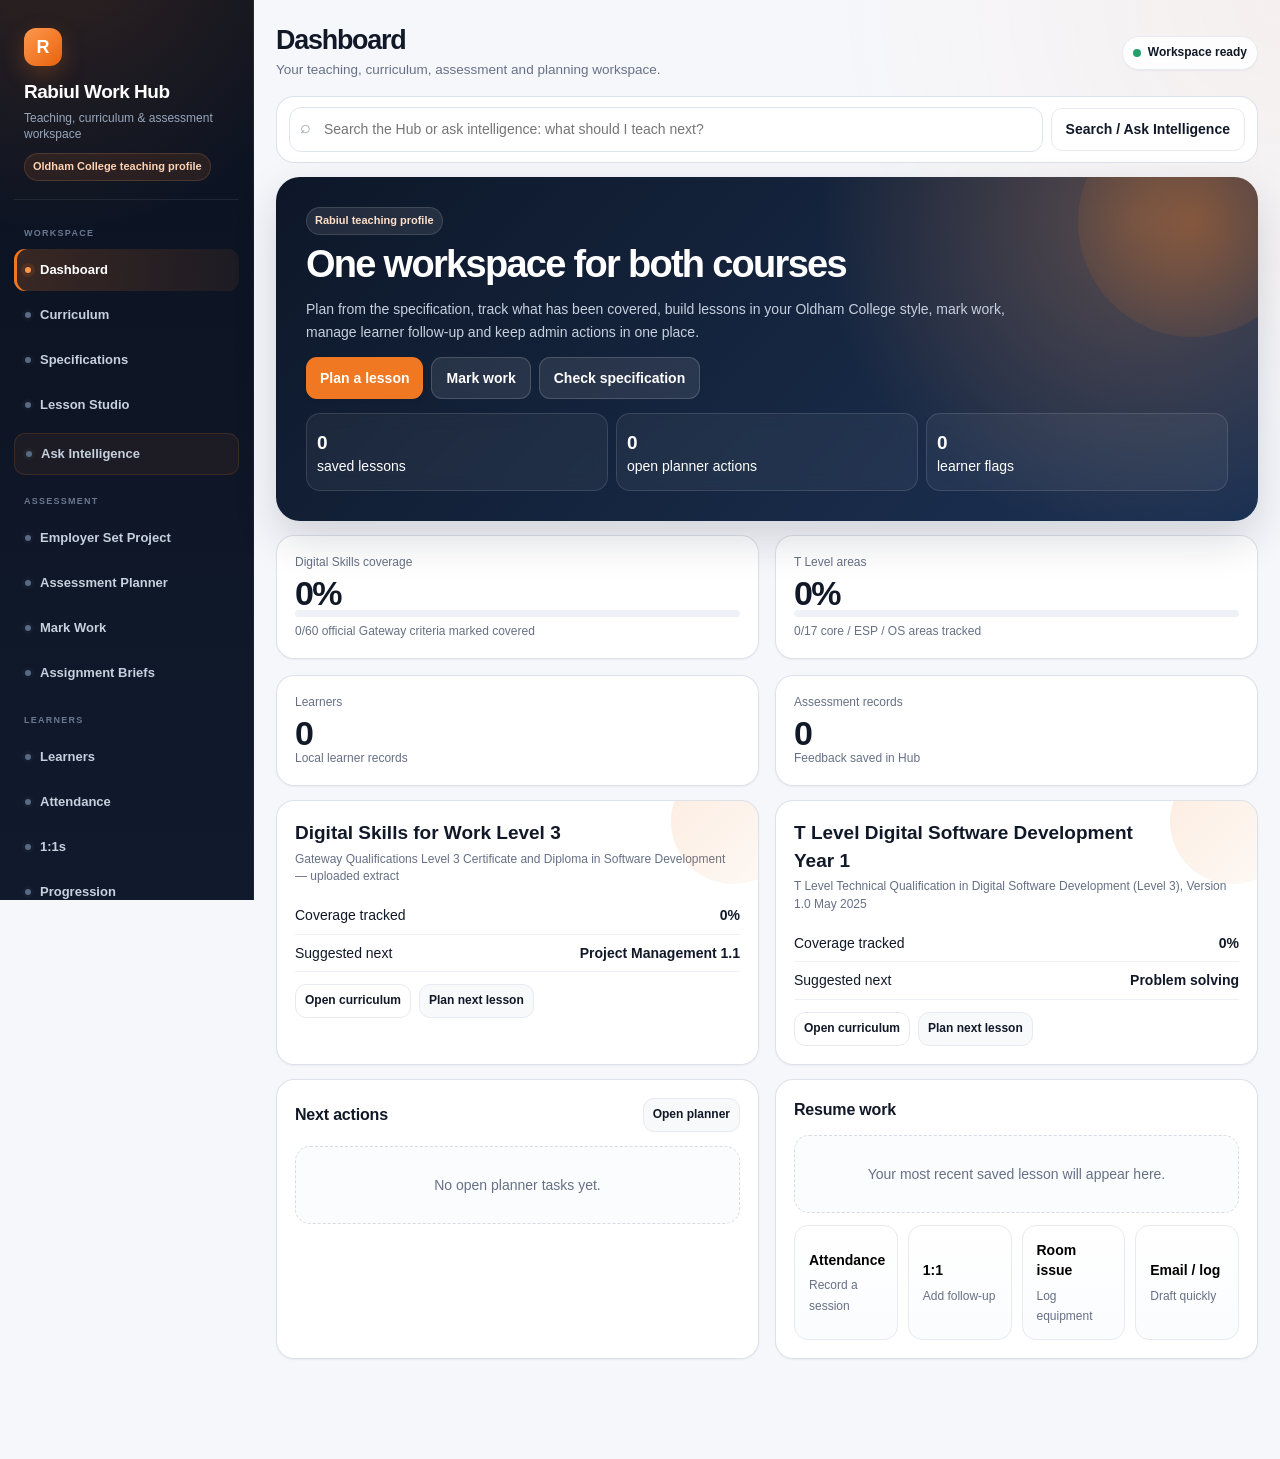
==== rabiul-work-hub-next/index.html @ 83f8fc5f "Create canonical Work Hub Next: index.html" ====
<!doctype html>
<html lang="en">
<head>
  <meta charset="utf-8">
  <meta name="viewport" content="width=device-width,initial-scale=1,viewport-fit=cover">
  <meta name="theme-color" content="#0b1220">
  <meta name="color-scheme" content="light">
  <meta name="mobile-web-app-capable" content="yes">
  <meta name="apple-mobile-web-app-capable" content="yes">
  <meta name="apple-mobile-web-app-status-bar-style" content="black-translucent">
  <meta name="description" content="Rabiul Work Hub — teaching, curriculum, assessment and planning workspace">
  <title>Rabiul Work Hub</title>
  <link rel="stylesheet" href="/styles.css?v=4.0.0">
</head>
<body>
  <div class="shell">
    <aside class="sidebar" id="sidebar">
      <div class="brand">
        <strong>Rabiul Work Hub</strong>
        <span>Teaching, curriculum & assessment workspace</span>
        <div class="brand-badge">Oldham College teaching profile</div>
  <button class="sidebar-close" aria-label="Close navigation" onclick="RWH.toggleDrawer()">Close</button>
      </div>
      <nav class="nav" id="nav"></nav>
    </aside>
    <main class="content" id="app">
      <div class="card">Loading Work Hub…</div>
    </main>
  </div>

  <nav class="mobilebar" id="mobilebar"></nav>
  <div class="toast" id="toast"></div>
  <div class="modal-backdrop" id="modal">
    <div class="modal" id="modalContent"></div>
  </div>

  <script src="/data.js?v=4.0.0"></script>
  <script src="/app.js?v=4.0.0"></script>
</body>
</html>
---- styles.css ----
:root{
  --bg:#f4f6f9;--surface:#fff;--surface-2:#f9fafb;--ink:#172033;--muted:#667085;
  --line:#e5e7eb;--nav:#0f172a;--nav-2:#172033;--orange:#eb7a23;--orange-2:#fff3e8;
  --green:#157f52;--green-2:#eaf8f1;--red:#b42318;--red-2:#fff1f0;--blue:#2457c5;
  --shadow:0 10px 28px rgba(15,23,42,.07);--radius:16px;--radius-sm:10px
}
*{box-sizing:border-box}
html{scroll-behavior:smooth}
body{margin:0;background:var(--bg);color:var(--ink);font-family:Calibri,Arial,sans-serif}
button,input,select,textarea{font:inherit}
button{cursor:pointer}
a{color:inherit}
.shell{min-height:100vh;display:grid;grid-template-columns:270px minmax(0,1fr)}
.sidebar{height:100vh;position:sticky;top:0;background:linear-gradient(180deg,#0d1527,#111b30);color:#fff;padding:18px 14px;overflow-y:auto}
.brand{padding:8px 10px 18px;border-bottom:1px solid rgba(255,255,255,.09);margin-bottom:12px}
.brand strong{display:block;font-size:21px;letter-spacing:-.02em}
.brand span{display:block;color:#aeb8c8;font-size:12px;margin-top:4px}
.brand-badge{display:inline-flex;align-items:center;gap:7px;margin-top:10px;padding:5px 8px;border-radius:999px;background:rgba(235,122,35,.13);color:#ffd7b8;font-size:11px;font-weight:700}
.nav{display:grid;gap:4px}
.nav-section{margin:13px 9px 5px;color:#718096;font-size:10px;text-transform:uppercase;letter-spacing:.12em;font-weight:800}
.nav button{width:100%;border:0;background:transparent;color:#c8d0dc;border-radius:9px;padding:10px 11px;text-align:left;display:flex;align-items:center;gap:9px}
.nav button:hover,.nav button.active{background:#22304a;color:#fff}
.nav .dot{width:7px;height:7px;border-radius:50%;background:#52617a;flex:none}
.nav button.active .dot{background:var(--orange)}
.content{min-width:0;padding:22px 24px 92px}
.page{display:none}
.page.active{display:block}
.page-head{display:flex;justify-content:space-between;gap:18px;align-items:flex-start;margin-bottom:18px}
.page-head h1{margin:0;font-size:30px;letter-spacing:-.03em}
.page-head p{margin:5px 0 0;color:var(--muted)}
.status{display:inline-flex;align-items:center;gap:7px;background:#fff;border:1px solid var(--line);padding:7px 10px;border-radius:999px;font-size:12px;font-weight:700;white-space:nowrap}
.status:before{content:"";width:8px;height:8px;border-radius:50%;background:#22a06b}
.grid{display:grid;gap:14px}
.g2{grid-template-columns:repeat(2,minmax(0,1fr))}
.g3{grid-template-columns:repeat(3,minmax(0,1fr))}
.g4{grid-template-columns:repeat(4,minmax(0,1fr))}
.card{background:var(--surface);border:1px solid var(--line);border-radius:var(--radius);box-shadow:var(--shadow);padding:16px}
.card h2,.card h3,.card h4{margin:0}
.card h3{font-size:17px}
.card-title{display:flex;justify-content:space-between;gap:12px;align-items:center;margin-bottom:12px}
.kpi{font-size:31px;font-weight:800;letter-spacing:-.04em;margin-top:4px}
.small{font-size:12px}.muted{color:var(--muted)}
.label{display:block;margin:0 0 6px;font-size:12px;font-weight:700}
input,select,textarea{width:100%;padding:10px 11px;border:1px solid var(--line);border-radius:10px;background:#fff;color:var(--ink);outline:none}
input:focus,select:focus,textarea:focus{border-color:#f0ad79;box-shadow:0 0 0 3px rgba(235,122,35,.12)}
textarea{min-height:92px;resize:vertical}
.form-grid{display:grid;grid-template-columns:repeat(2,minmax(0,1fr));gap:12px}
.full{grid-column:1/-1}
.toolbar{display:flex;gap:8px;flex-wrap:wrap;align-items:center;margin-top:12px}
.btn{border:0;border-radius:10px;padding:10px 13px;background:var(--orange);color:#fff;font-weight:800}
.btn:hover{filter:brightness(.97)}
.btn.secondary{background:#fff;color:var(--ink);border:1px solid var(--line)}
.btn.ghost{background:#f7f9fb;color:var(--ink);border:1px solid var(--line)}
.btn.danger{background:var(--red-2);color:var(--red);border:1px solid #f2c9c7}
.btn.smallbtn{padding:7px 9px;font-size:12px}
.pill{display:inline-flex;align-items:center;padding:5px 8px;border-radius:999px;background:var(--orange-2);color:#9a4b12;font-size:11px;font-weight:800}
.pill.green{background:var(--green-2);color:var(--green)}
.pill.blue{background:#edf3ff;color:#2b5dbc}
.pill.gray{background:#f2f4f7;color:#667085}
.pill.red{background:var(--red-2);color:var(--red)}
.list{display:grid;gap:8px}
.item{border:1px solid var(--line);border-radius:12px;padding:11px;background:#fbfcfe}
.item-title{font-weight:800}
.meta{display:flex;gap:7px;flex-wrap:wrap;align-items:center;margin-top:5px}
.progress{height:8px;border-radius:999px;background:#edf0f4;overflow:hidden}
.progress span{height:100%;display:block;background:var(--orange)}
.course-hero{position:relative;overflow:hidden}
.course-hero:after{content:"";position:absolute;right:-38px;top:-42px;width:125px;height:125px;border-radius:50%;background:linear-gradient(135deg,rgba(235,122,35,.15),rgba(235,122,35,.03))}
.course-hero .course-title{font-size:19px;font-weight:800;max-width:80%}
.split{display:grid;grid-template-columns:310px minmax(0,1fr);gap:14px}
.sidebar-panel{max-height:680px;overflow:auto}
.filter-row{display:flex;gap:8px;align-items:center;flex-wrap:wrap}
.table-wrap{overflow:auto;border:1px solid var(--line);border-radius:12px}
table{width:100%;border-collapse:collapse;min-width:680px;background:white}
th,td{padding:10px 11px;border-bottom:1px solid var(--line);text-align:left;vertical-align:top}
th{font-size:11px;text-transform:uppercase;letter-spacing:.05em;color:#667085;background:#f8fafc}
tr:last-child td{border-bottom:0}
.empty{padding:24px;text-align:center;color:var(--muted);border:1px dashed #d7dce3;border-radius:12px;background:#fbfcfe}
.note{padding:11px 12px;border-left:4px solid var(--orange);background:#fff8f1;border-radius:8px;font-size:13px}
.quick-actions{display:grid;grid-template-columns:repeat(4,minmax(0,1fr));gap:9px}
.quick-action{border:1px solid var(--line);background:#fff;border-radius:12px;padding:12px;text-align:left}
.quick-action b{display:block;margin-bottom:4px}
.timeline{display:grid;gap:0}
.timeline-item{position:relative;padding:0 0 16px 22px;border-left:2px solid #e9edf3;margin-left:6px}
.timeline-item:before{content:"";position:absolute;left:-6px;top:2px;width:10px;height:10px;background:var(--orange);border-radius:50%}
.timeline-item:last-child{border-left-color:transparent}
.week-card{border:1px solid var(--line);border-radius:12px;padding:12px;background:#fff}
.week-card + .week-card{margin-top:8px}
.week-card strong{display:block}
.spec-criterion{display:grid;grid-template-columns:24px 1fr auto;gap:9px;align-items:flex-start;padding:9px 0;border-bottom:1px solid #edf0f4}
.spec-criterion:last-child{border-bottom:0}
.spec-criterion input{width:auto;margin-top:3px}
.spec-code{font-size:11px;font-weight:800;color:#8a4c18;background:#fff3e8;padding:3px 6px;border-radius:6px}
.source-box{padding:11px;border:1px solid #d8e2f2;background:#f7faff;border-radius:12px}
.source-box b{display:block;margin-bottom:3px}
.lesson-grid{display:grid;grid-template-columns:190px minmax(0,1fr) 340px;gap:14px;align-items:start}
.thumbs{display:grid;gap:7px;max-height:680px;overflow:auto}
.thumb{width:100%;text-align:left;border:1px solid var(--line);background:#fff;border-radius:10px;padding:9px}
.thumb.active{border-color:var(--orange);box-shadow:0 0 0 2px rgba(235,122,35,.11)}
.thumb b{display:block;font-size:12px}.thumb span{font-size:11px;color:var(--muted)}
.slide-stage{background:#e8edf3;border-radius:14px;padding:16px}
.slide{aspect-ratio:16/9;background:#fffaf4;border:1px solid #ead7c8;box-shadow:0 14px 38px rgba(15,23,42,.13);position:relative;padding:50px 50px 42px;overflow:hidden}
.slide:before{content:"";position:absolute;left:0;right:0;top:0;height:10px;background:var(--orange)}
.slide-brand{position:absolute;top:18px;left:28px;right:28px;display:flex;justify-content:space-between;color:#5c6472;font-size:10px}
.slide-type{font-size:11px;text-transform:uppercase;letter-spacing:.11em;color:#a85214;font-weight:800;margin-bottom:8px}
.slide h2{font-size:31px;line-height:1.05;margin:0 0 14px}
.slide-body{white-space:pre-wrap;font-size:17px;line-height:1.4}
.slide-footer{position:absolute;bottom:14px;left:28px;right:28px;border-top:1px solid #eddccc;padding-top:6px;display:flex;justify-content:space-between;color:#737984;font-size:10px}
.chips{display:flex;gap:6px;flex-wrap:wrap}
.chip{border:1px solid var(--line);background:#fff;border-radius:999px;padding:7px 9px;font-size:11px;font-weight:700}
.style-box{border:1px solid #f1d1b7;background:#fff9f3;border-radius:12px;padding:11px;font-size:12px;line-height:1.5;white-space:pre-wrap}
.subtabs{display:flex;gap:5px;overflow:auto;padding-bottom:3px;margin-bottom:12px}
.subtab{white-space:nowrap;border:1px solid var(--line);background:#fff;padding:8px 10px;border-radius:999px;font-size:12px;font-weight:700}
.subtab.active{background:var(--nav);border-color:var(--nav);color:#fff}
.feedback{display:grid;gap:9px}
.feedback-box{padding:12px;border:1px solid var(--line);border-radius:12px;background:#fbfcfe}
.feedback-box b{display:block;margin-bottom:5px}
.grade{font-size:25px;font-weight:800}
.mobilebar{display:none}
.drawer-btn{display:none}
.toast{position:fixed;right:18px;bottom:18px;z-index:50;max-width:320px;background:#101828;color:white;padding:11px 13px;border-radius:10px;box-shadow:0 10px 26px rgba(0,0,0,.2);opacity:0;transform:translateY(8px);pointer-events:none;transition:.2s}
.toast.show{opacity:1;transform:none}
.modal-backdrop{position:fixed;inset:0;background:rgba(15,23,42,.55);display:none;align-items:center;justify-content:center;padding:16px;z-index:40}
.modal-backdrop.show{display:flex}
.modal{width:min(720px,100%);max-height:90vh;overflow:auto;background:#fff;border-radius:16px;padding:18px;box-shadow:0 20px 60px rgba(0,0,0,.25)}
.diag{font-family:ui-monospace,SFMono-Regular,Menlo,monospace;background:#101828;color:#d0d5dd;border-radius:10px;padding:12px;font-size:12px;white-space:pre-wrap}
.inline-stat{display:flex;justify-content:space-between;gap:10px;align-items:center;padding:8px 0;border-bottom:1px solid #edf0f4}
.inline-stat:last-child{border-bottom:0}
.search-box{position:relative}
.search-box input{padding-left:34px}
.search-box:before{content:"⌕";position:absolute;left:11px;top:7px;color:#98a2b3;font-size:18px}
.hero-band{background:linear-gradient(135deg,#172033,#263b62);color:#fff;border-radius:18px;padding:20px;position:relative;overflow:hidden}
.hero-band:after{content:"";position:absolute;right:-50px;top:-70px;width:230px;height:230px;border-radius:50%;background:radial-gradient(circle,rgba(235,122,35,.35),rgba(235,122,35,0))}
.hero-band p{color:#c7d0df;max-width:720px}
.hero-band .btn.secondary{background:rgba(255,255,255,.09);border-color:rgba(255,255,255,.16);color:white}
.mini-grid{display:grid;grid-template-columns:repeat(3,minmax(0,1fr));gap:8px}
.mini{padding:10px;border:1px solid rgba(255,255,255,.12);border-radius:10px;background:rgba(255,255,255,.05)}
.mini b{font-size:19px;display:block}
@media(max-width:1180px){
 .g4{grid-template-columns:repeat(2,minmax(0,1fr))}
 .lesson-grid{grid-template-columns:160px minmax(0,1fr)}
 .lesson-side{grid-column:1/-1}
 .quick-actions{grid-template-columns:repeat(2,minmax(0,1fr))}
}
@media(max-width:900px){
 .shell{display:block}
 .sidebar{position:fixed;left:-290px;top:0;bottom:0;width:270px;z-index:60;transition:.2s}
 body.drawer-open .sidebar{left:0}
 body.drawer-open:after{content:"";position:fixed;inset:0;background:rgba(0,0,0,.35);z-index:55}
 .sidebar{z-index:60}
 .content{padding:16px 14px 84px}
 .drawer-btn{display:inline-flex;border:1px solid var(--line);background:white;border-radius:10px;padding:9px 11px}
 .page-head{align-items:center}
 .page-head h1{font-size:25px}
 .g3{grid-template-columns:repeat(2,minmax(0,1fr))}
 .split{grid-template-columns:1fr}
 .sidebar-panel{max-height:none}
 .mobilebar{display:grid;grid-template-columns:repeat(5,1fr);position:fixed;left:0;right:0;bottom:0;z-index:50;background:#101828;padding:7px 4px max(7px,env(safe-area-inset-bottom));box-shadow:0 -6px 20px rgba(15,23,42,.16)}
 .mobilebar button{border:0;background:transparent;color:#aeb8c8;font-size:10px;padding:8px 2px}
 .mobilebar button.active{color:white;font-weight:800}
}
@media(max-width:700px){
 .g2,.g3,.g4,.form-grid{grid-template-columns:1fr}
 .full{grid-column:auto}
 .quick-actions{grid-template-columns:1fr 1fr}
 .page-head{display:grid}
 .page-head .status{justify-self:start}
 .lesson-grid{display:block}
 .thumbs{display:flex;overflow:auto;margin-bottom:10px}
 .thumb{min-width:145px}
 .lesson-side{margin-top:12px}
 .slide-stage{padding:7px}
 .slide{padding:40px 24px 38px}
 .slide h2{font-size:23px}
 .slide-body{font-size:14px}
 .mini-grid{grid-template-columns:1fr}
 .hero-band{padding:17px}
}
@media print{
 .sidebar,.mobilebar,.page-head,.toolbar,.lesson-side,.thumbs,.drawer-btn{display:none!important}
 .shell,.content,.page,.lesson-grid{display:block!important;padding:0!important}
 .page:not(#lesson){display:none!important}
 body{background:white}
 .slide-stage{background:white;padding:0}
 .slide{page-break-after:always;box-shadow:none;border:0;width:100%;height:auto;aspect-ratio:16/9}
}

/* Hub Intelligence chat */
.ai-layout{display:grid;grid-template-columns:minmax(0,1.6fr) minmax(280px,.7fr);gap:14px;align-items:start}
.ai-chat-card{padding:0;overflow:hidden}
.ai-chat-head{display:flex;align-items:center;justify-content:space-between;gap:12px;padding:16px;border-bottom:1px solid var(--line)}
.ai-chat-head h3{margin:0 0 3px}
.ai-messages{height:min(62vh,620px);min-height:420px;overflow:auto;padding:18px;background:#f8fafc;display:flex;flex-direction:column;gap:12px}
.ai-msg{max-width:86%;padding:12px 14px;border-radius:14px;box-shadow:0 2px 8px rgba(16,24,40,.05)}
.ai-msg.user{align-self:flex-end;background:#172033;color:#fff;border-bottom-right-radius:5px}
.ai-msg.assistant{align-self:flex-start;background:#fff;border:1px solid var(--line);border-bottom-left-radius:5px}
.ai-role{font-size:10px;font-weight:800;letter-spacing:.06em;text-transform:uppercase;opacity:.72;margin-bottom:5px}
.ai-text{font-size:14px;line-height:1.55;white-space:normal}
.ai-welcome{margin:auto;max-width:520px;text-align:center;color:var(--muted);display:grid;gap:8px}
.ai-welcome b{font-size:18px;color:var(--ink)}
.ai-compose{padding:14px;border-top:1px solid var(--line);background:#fff}
.ai-compose textarea{min-height:92px}
.ai-compose-row{display:grid;grid-template-columns:1fr 180px auto;gap:8px;align-items:center;margin-top:8px}
.ai-context-card details{border-top:1px solid var(--line);padding-top:12px}
.ai-context-card summary{cursor:pointer}
@media(max-width:1000px){.ai-layout{grid-template-columns:1fr}.ai-context-card{order:2}}
@media(max-width:700px){.ai-messages{min-height:360px;height:52vh;padding:12px}.ai-msg{max-width:94%}.ai-compose-row{grid-template-columns:1fr}.ai-compose-row .btn{width:100%}}


/* =========================================================
   RABIUL WORK HUB 4.0 — MODERN RESPONSIVE DESIGN SYSTEM
   ========================================================= */
:root{
  --bg:#f6f7fb;
  --surface:#ffffff;
  --surface-2:#f8fafc;
  --surface-3:#f1f5f9;
  --ink:#111827;
  --muted:#667085;
  --line:#e7eaf0;
  --nav:#0b1220;
  --nav-2:#111c31;
  --orange:#f07822;
  --orange-dark:#c9580c;
  --orange-2:#fff4eb;
  --green:#117a52;
  --green-2:#eaf8f1;
  --red:#b42318;
  --red-2:#fff1f0;
  --blue:#2657c8;
  --shadow-sm:0 1px 2px rgba(16,24,40,.05);
  --shadow:0 8px 24px rgba(16,24,40,.07);
  --shadow-lg:0 18px 50px rgba(16,24,40,.12);
  --radius:18px;
  --radius-sm:12px;
  --content-max:1560px;
}

html{-webkit-text-size-adjust:100%;background:var(--bg)}
body{
  min-height:100vh;
  background:
    radial-gradient(circle at 100% 0%,rgba(240,120,34,.055),transparent 28rem),
    var(--bg);
  color:var(--ink);
  font-family:Inter,ui-sans-serif,-apple-system,BlinkMacSystemFont,"Segoe UI",Roboto,Arial,sans-serif;
  font-size:14px;
  line-height:1.45;
  text-rendering:optimizeLegibility;
  -webkit-font-smoothing:antialiased;
}
button,input,select,textarea{font-family:inherit}
button{-webkit-tap-highlight-color:transparent}
::selection{background:#ffd9bd;color:#6d2e00}

.shell{
  grid-template-columns:284px minmax(0,1fr);
  min-height:100dvh;
}
.sidebar{
  position:sticky;
  top:0;
  height:100dvh;
  padding:18px 14px 20px;
  background:
    radial-gradient(circle at 20% -10%,rgba(240,120,34,.18),transparent 20rem),
    linear-gradient(180deg,#0b1220 0%,#111a2d 100%);
  border-right:1px solid rgba(255,255,255,.055);
  scrollbar-width:thin;
  scrollbar-color:#334155 transparent;
}
.brand{
  position:relative;
  padding:10px 10px 18px;
  margin-bottom:10px;
  border-bottom:1px solid rgba(255,255,255,.08);
}
.brand:before{
  content:"R";
  display:grid;
  place-items:center;
  width:38px;
  height:38px;
  margin-bottom:12px;
  border-radius:12px;
  background:linear-gradient(135deg,#ff984e,#e7630d);
  color:#fff;
  font-weight:900;
  font-size:18px;
  box-shadow:0 8px 22px rgba(240,120,34,.26);
}
.brand strong{
  font-size:19px;
  font-weight:800;
  letter-spacing:-.025em;
}
.brand span{
  max-width:210px;
  color:#98a7bc;
  line-height:1.4;
}
.brand-badge{
  border:1px solid rgba(255,173,113,.16);
  background:rgba(240,120,34,.11);
  color:#ffd3b3;
}

.nav{gap:3px;padding-bottom:16px}
.nav-section{
  margin:17px 10px 6px;
  color:#69788f;
  font-size:9px;
  letter-spacing:.14em;
}
.nav button{
  min-height:42px;
  border-radius:11px;
  padding:10px 11px;
  color:#c7d0dd;
  font-size:13px;
  font-weight:600;
  transition:background .16s ease,color .16s ease,transform .16s ease;
}
.nav button:hover{
  background:rgba(255,255,255,.065);
  color:#fff;
  transform:translateX(2px);
}
.nav button.active{
  background:linear-gradient(90deg,rgba(240,120,34,.20),rgba(240,120,34,.07));
  color:#fff;
  box-shadow:inset 3px 0 0 var(--orange);
}
.nav .dot{
  width:6px;height:6px;
  background:#596a84;
  box-shadow:0 0 0 3px rgba(255,255,255,.025);
}
.nav button.active .dot{background:#ff984e;box-shadow:0 0 0 4px rgba(240,120,34,.12)}
.nav button[data-page="intelligence"]{
  margin-top:4px;
  border:1px solid rgba(240,120,34,.14);
  background:rgba(240,120,34,.065);
}
.nav button[data-page="intelligence"]:not(.active):hover{background:rgba(240,120,34,.12)}

.content{
  width:100%;
  max-width:var(--content-max);
  margin:0 auto;
  padding:26px clamp(18px,2.6vw,38px) 100px;
}
.page-head{
  margin-bottom:16px;
  align-items:center;
}
.page-head h1{
  font-size:clamp(25px,2.1vw,34px);
  line-height:1.08;
  letter-spacing:-.045em;
  font-weight:800;
}
.page-head p{
  max-width:760px;
  font-size:13.5px;
  line-height:1.5;
}
.status,.pill{
  border:1px solid var(--line);
  box-shadow:var(--shadow-sm);
}
.status{background:rgba(255,255,255,.86);backdrop-filter:blur(12px)}

.card{
  border:1px solid rgba(218,222,231,.9);
  border-radius:var(--radius);
  box-shadow:var(--shadow-sm);
  padding:18px;
  background:rgba(255,255,255,.96);
  transition:border-color .16s ease,box-shadow .16s ease,transform .16s ease;
}
.card:hover{border-color:#dde2e9}
.card h3{font-size:16px;letter-spacing:-.012em}
.card-title{margin-bottom:14px}
.grid{gap:16px}
.g2,.g3,.g4{align-items:stretch}

.hero-band{
  padding:clamp(20px,3vw,30px);
  border-radius:24px;
  background:
    radial-gradient(circle at 88% 12%,rgba(255,159,88,.28),transparent 20rem),
    linear-gradient(135deg,#0d1728 0%,#172844 60%,#1b3154 100%);
  box-shadow:0 18px 44px rgba(15,23,42,.16);
}
.hero-band h2{
  max-width:760px;
  font-size:clamp(25px,3vw,38px)!important;
  letter-spacing:-.045em;
  line-height:1.05;
}
.hero-band p{font-size:14px;line-height:1.6}
.hero-band .pill{
  background:rgba(255,255,255,.09);
  border-color:rgba(255,255,255,.12);
  color:#ffe0ca;
  box-shadow:none;
}
.mini{
  min-height:78px;
  display:flex;
  flex-direction:column;
  justify-content:center;
  border-radius:14px;
  backdrop-filter:blur(8px);
}

.kpi{
  font-size:34px;
  line-height:1;
  letter-spacing:-.05em;
}
.progress{height:7px;background:#eef1f5}
.progress span{background:linear-gradient(90deg,#f07822,#ff9a52)}

input,select,textarea{
  min-height:44px;
  padding:11px 12px;
  border:1px solid #dfe3ea;
  border-radius:12px;
  background:#fff;
  box-shadow:inset 0 1px 1px rgba(16,24,40,.015);
  transition:border-color .15s ease,box-shadow .15s ease,background .15s ease;
}
textarea{line-height:1.5}
input:hover,select:hover,textarea:hover{border-color:#cfd5df}
input:focus,select:focus,textarea:focus{
  border-color:#f09a5b;
  box-shadow:0 0 0 4px rgba(240,120,34,.10);
}
.label{font-size:11.5px;color:#344054}
.btn{
  min-height:42px;
  padding:10px 14px;
  border-radius:11px;
  box-shadow:0 2px 4px rgba(16,24,40,.07);
  transition:transform .14s ease,box-shadow .14s ease,filter .14s ease;
}
.btn:hover{transform:translateY(-1px);box-shadow:0 6px 14px rgba(16,24,40,.10)}
.btn:active{transform:translateY(0)}
.btn.secondary,.btn.ghost{box-shadow:none}
.btn.secondary:hover,.btn.ghost:hover{background:#f8fafc}
.btn.smallbtn{min-height:34px}

.quick-actions{gap:10px}
.quick-action{
  min-height:86px;
  border-radius:14px;
  padding:14px;
  background:linear-gradient(180deg,#fff,#fbfcfe);
  transition:transform .15s ease,border-color .15s ease,box-shadow .15s ease;
}
.quick-action:hover{
  transform:translateY(-2px);
  border-color:#d9dee7;
  box-shadow:var(--shadow);
}

.item,.week-card,.feedback-box,.source-box{
  border-radius:14px;
  border-color:#e4e7ec;
}
.item{background:#fff}
.item:hover{background:#fcfcfd}
.table-wrap{
  border-radius:15px;
  box-shadow:var(--shadow-sm);
  background:#fff;
}
th{position:sticky;top:0;z-index:1;background:#f8fafc}
th,td{padding:11px 12px}
tbody tr:hover{background:#fafbfc}

.split{grid-template-columns:minmax(260px,320px) minmax(0,1fr);gap:16px}
.sidebar-panel{
  position:sticky;
  top:20px;
  max-height:calc(100dvh - 120px);
}
.subtabs{
  gap:7px;
  scrollbar-width:none;
}
.subtabs::-webkit-scrollbar{display:none}
.subtab{
  min-height:38px;
  padding:8px 12px;
  border-radius:999px;
}
.subtab.active{
  background:#111827;
  box-shadow:0 5px 14px rgba(17,24,39,.16);
}

.lesson-grid{
  grid-template-columns:minmax(160px,190px) minmax(420px,1fr) minmax(300px,350px);
  gap:16px;
}
.thumbs{
  max-height:calc(100dvh - 180px);
  padding-right:3px;
  scrollbar-width:thin;
}
.thumb{
  border-radius:12px;
  padding:10px;
  transition:.15s ease;
}
.thumb:hover{background:#fff9f4;border-color:#efc5a6}
.thumb.active{
  background:#fff8f1;
  border-color:#f07822;
  box-shadow:0 0 0 3px rgba(240,120,34,.09);
}
.slide-stage{
  padding:clamp(8px,1.5vw,18px);
  border-radius:18px;
  background:
    linear-gradient(135deg,#e9edf3,#f1f4f8);
}
.slide{
  border-radius:3px;
  box-shadow:0 18px 45px rgba(15,23,42,.15);
}
.lesson-side{position:sticky;top:20px}
.chip{
  min-height:34px;
  border-radius:999px;
  transition:.14s ease;
}
.chip:hover{border-color:#f0b58a;background:#fff8f2}

.note{
  border-left-width:3px;
  border-radius:12px;
  background:#fff9f3;
}
.empty{
  border-radius:15px;
  padding:28px 20px;
}

/* Ask Intelligence */
body:has(.page-head h1:first-child){}
.ai-layout{grid-template-columns:minmax(0,1.55fr) minmax(290px,.72fr)}
.ai-chat-card,.ai-context-card{box-shadow:var(--shadow)}
#intelPrompt{min-height:170px}
#intelPrepared{font-family:ui-monospace,SFMono-Regular,Menlo,Consolas,monospace;font-size:12px;background:#fbfcfe}
button[onclick*="askIntelligence"]{
  background:linear-gradient(135deg,#f07822,#e7620c);
  box-shadow:0 8px 18px rgba(240,120,34,.22);
}

/* Modal & toast */
.modal-backdrop{
  padding:clamp(12px,3vw,28px);
  backdrop-filter:blur(4px);
}
.modal{
  width:min(760px,100%);
  max-height:min(88dvh,900px);
  border-radius:20px;
  padding:20px;
  box-shadow:0 24px 80px rgba(15,23,42,.24);
}
.toast{
  right:max(16px,env(safe-area-inset-right));
  bottom:max(18px,calc(env(safe-area-inset-bottom) + 18px));
  border-radius:12px;
  box-shadow:0 12px 34px rgba(15,23,42,.25);
}

/* Responsive tablet */
@media(max-width:1280px){
  .shell{grid-template-columns:254px minmax(0,1fr)}
  .content{padding-inline:22px}
  .lesson-grid{grid-template-columns:165px minmax(0,1fr)}
  .lesson-side{grid-column:1/-1;position:static}
  .g4{grid-template-columns:repeat(2,minmax(0,1fr))}
}

@media(max-width:1024px){
  .shell{display:block}
  .sidebar{
    position:fixed;
    left:-292px;
    top:0;
    bottom:0;
    width:280px;
    height:100dvh;
    z-index:100;
    transition:left .22s cubic-bezier(.2,.8,.2,1);
    box-shadow:18px 0 46px rgba(15,23,42,.22);
  }
  body.drawer-open .sidebar{left:0}
  body.drawer-open:after{
    z-index:90;
    backdrop-filter:blur(2px);
    background:rgba(2,6,23,.44);
  }
  .content{
    max-width:none;
    padding:18px 18px calc(92px + env(safe-area-inset-bottom));
  }
  .drawer-btn{
    display:inline-flex;
    align-items:center;
    justify-content:center;
    min-height:38px;
    margin-bottom:10px;
    border-radius:11px;
    font-size:12px;
    font-weight:700;
  }
  .mobilebar{
    display:grid;
    grid-template-columns:repeat(5,minmax(0,1fr));
    left:12px;
    right:12px;
    bottom:max(10px,env(safe-area-inset-bottom));
    border:1px solid rgba(255,255,255,.08);
    border-radius:18px;
    padding:6px;
    background:rgba(11,18,32,.94);
    backdrop-filter:blur(18px);
    box-shadow:0 14px 34px rgba(15,23,42,.24);
  }
  .mobilebar button{
    min-height:50px;
    border-radius:13px;
    font-size:10.5px;
    font-weight:600;
  }
  .mobilebar button.active{
    background:rgba(255,255,255,.09);
    color:#fff;
  }
  .page-head{align-items:flex-start}
  .split{grid-template-columns:1fr}
  .sidebar-panel{position:static;max-height:none}
  .ai-layout{grid-template-columns:1fr}
  .lesson-grid{grid-template-columns:150px minmax(0,1fr)}
}

@media(max-width:760px){
  body{font-size:13.5px}
  .content{
    padding:14px 12px calc(90px + env(safe-area-inset-bottom));
  }
  .page-head{
    display:block;
    margin-bottom:12px;
  }
  .page-head h1{font-size:25px}
  .page-head p{font-size:12.5px}
  .page-head .status{margin-top:10px}
  .card{
    border-radius:16px;
    padding:15px;
  }
  .hero-band{
    border-radius:20px;
    padding:19px;
  }
  .hero-band h2{font-size:27px!important}
  .g2,.g3,.g4,.form-grid,.mini-grid{grid-template-columns:1fr}
  .quick-actions{grid-template-columns:1fr 1fr}
  .split{display:block}
  .filter-row{align-items:stretch}
  .filter-row>*{flex:1 1 100%}
  .toolbar{gap:7px}
  .toolbar .btn{flex:1 1 auto}
  .table-wrap{
    margin-inline:-3px;
    border-radius:13px;
    overflow-x:auto;
    -webkit-overflow-scrolling:touch;
  }
  table{min-width:620px}
  .lesson-grid{display:block}
  .thumbs{
    display:flex;
    max-height:none;
    overflow-x:auto;
    padding:0 0 7px;
    margin-bottom:10px;
    scroll-snap-type:x proximity;
  }
  .thumb{
    min-width:155px;
    max-width:180px;
    flex:none;
    scroll-snap-align:start;
  }
  .slide-stage{padding:7px;border-radius:14px}
  .slide{
    min-height:0;
    padding:40px 24px 38px;
  }
  .slide h2{font-size:clamp(20px,6vw,25px)}
  .slide-body{font-size:clamp(12px,3.4vw,14px)}
  .lesson-side{margin-top:12px}
  .brand:before{width:34px;height:34px;border-radius:10px}
  .modal{padding:15px;border-radius:18px}
  .toast{
    left:12px;
    right:12px;
    bottom:calc(82px + env(safe-area-inset-bottom));
    max-width:none;
    text-align:center;
  }
}

@media(max-width:430px){
  .content{padding-inline:10px}
  .card{padding:13px}
  .quick-actions{grid-template-columns:1fr}
  .btn{width:100%}
  .toolbar .btn{width:auto;flex:1 1 46%}
  .page-head h1{font-size:23px}
  .status{white-space:normal}
  .slide{padding:38px 19px 34px}
  .slide-brand{left:19px;right:19px}
  .slide-footer{left:19px;right:19px}
  .mobilebar{left:8px;right:8px}
  .mobilebar button{padding-inline:1px}
}

@media(hover:none){
  .card:hover,.quick-action:hover,.nav button:hover,.btn:hover{transform:none}
}

@media(prefers-reduced-motion:reduce){
  *,*:before,*:after{scroll-behavior:auto!important;transition:none!important;animation:none!important}
}

/* Improve keyboard accessibility */
button:focus-visible,a:focus-visible,input:focus-visible,select:focus-visible,textarea:focus-visible{
  outline:3px solid rgba(38,87,200,.22);
  outline-offset:2px;
}

.sidebar-close{
  display:none;
  position:absolute;
  top:8px;
  right:8px;
  min-height:34px;
  padding:7px 10px;
  border:1px solid rgba(255,255,255,.10);
  border-radius:10px;
  background:rgba(255,255,255,.06);
  color:#d8e0ea;
  font-size:11px;
  font-weight:700;
}
.sidebar-close:hover{background:rgba(255,255,255,.11);color:#fff}
@media(max-width:1024px){.sidebar-close{display:inline-flex;align-items:center;justify-content:center}}
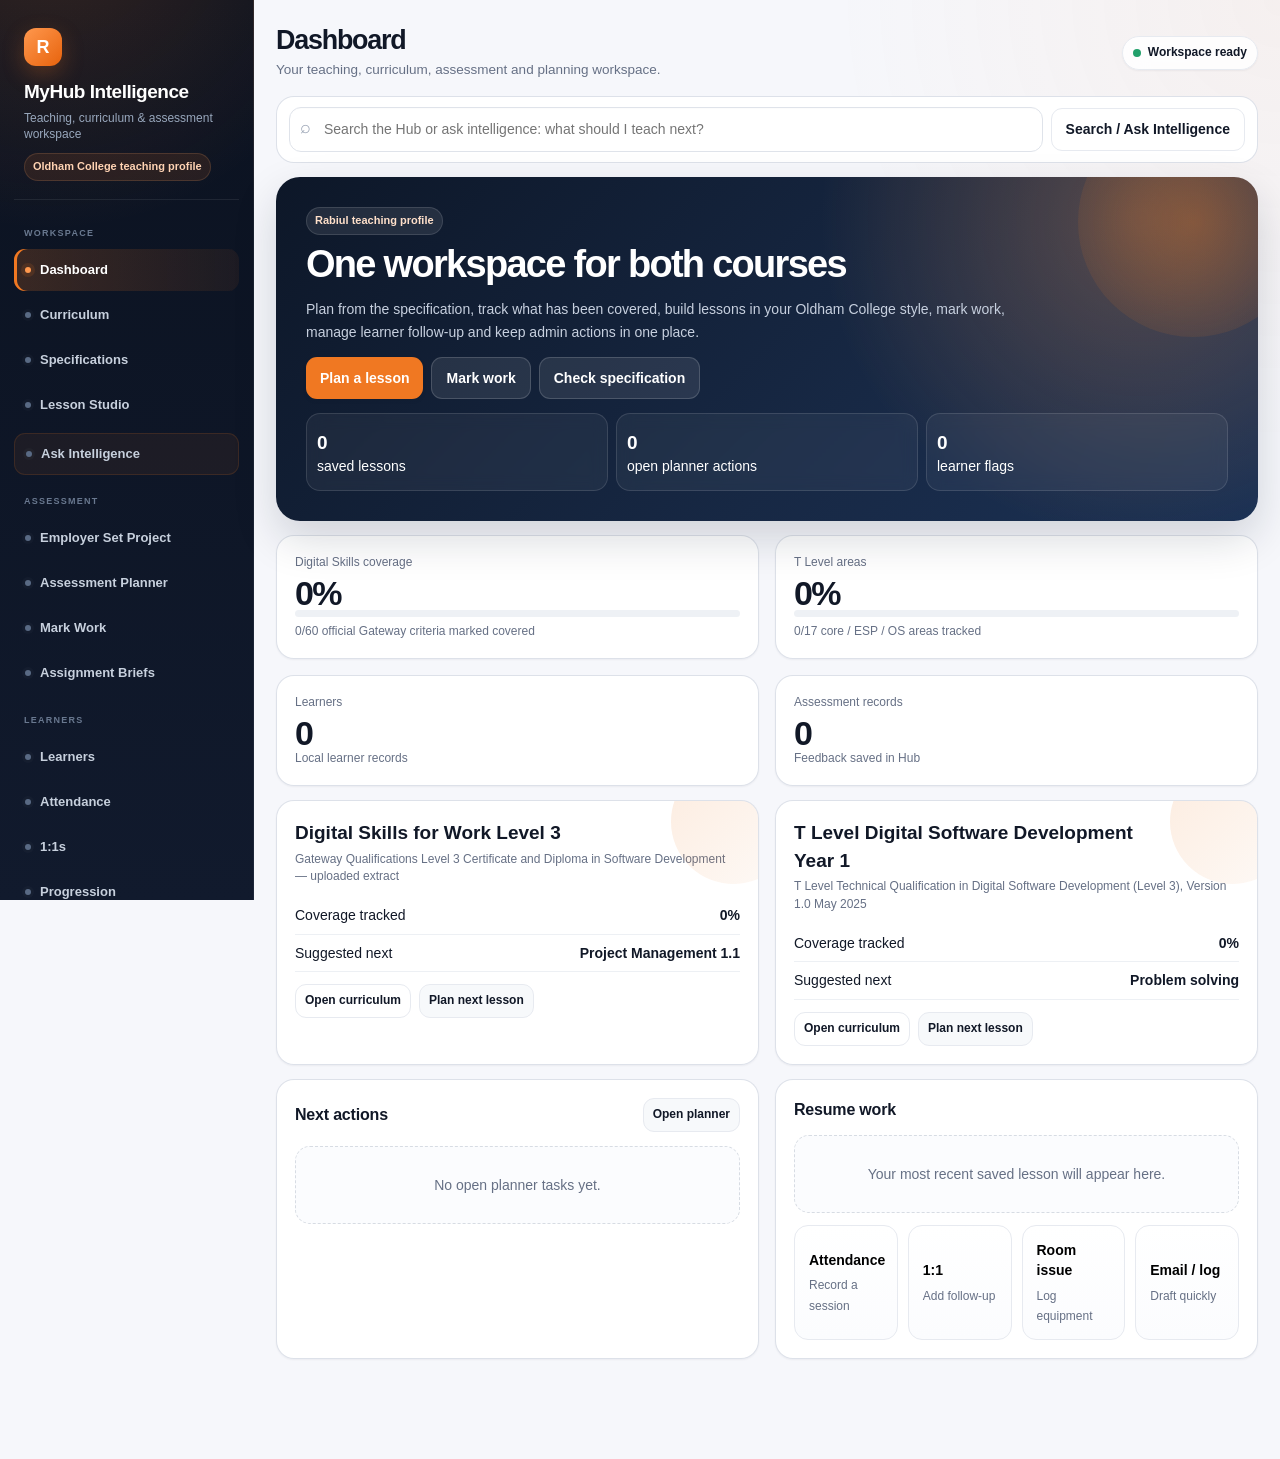
==== commit f2d823ce: "Finalise MyHub Intelligence branding" ====
--- a/rabiul-work-hub-next/index.html
+++ b/rabiul-work-hub-next/index.html
@@ -8,15 +8,15 @@
   <meta name="mobile-web-app-capable" content="yes">
   <meta name="apple-mobile-web-app-capable" content="yes">
   <meta name="apple-mobile-web-app-status-bar-style" content="black-translucent">
-  <meta name="description" content="Rabiul Work Hub — teaching, curriculum, assessment and planning workspace">
-  <title>Rabiul Work Hub</title>
+  <meta name="description" content="MyHub Intelligence — teaching, curriculum, assessment and planning workspace">
+  <title>MyHub Intelligence</title>
   <link rel="stylesheet" href="/styles.css?v=4.0.0">
 </head>
 <body>
   <div class="shell">
     <aside class="sidebar" id="sidebar">
       <div class="brand">
-        <strong>Rabiul Work Hub</strong>
+        <strong>MyHub Intelligence</strong>
         <span>Teaching, curriculum & assessment workspace</span>
         <div class="brand-badge">Oldham College teaching profile</div>
   <button class="sidebar-close" aria-label="Close navigation" onclick="RWH.toggleDrawer()">Close</button>
